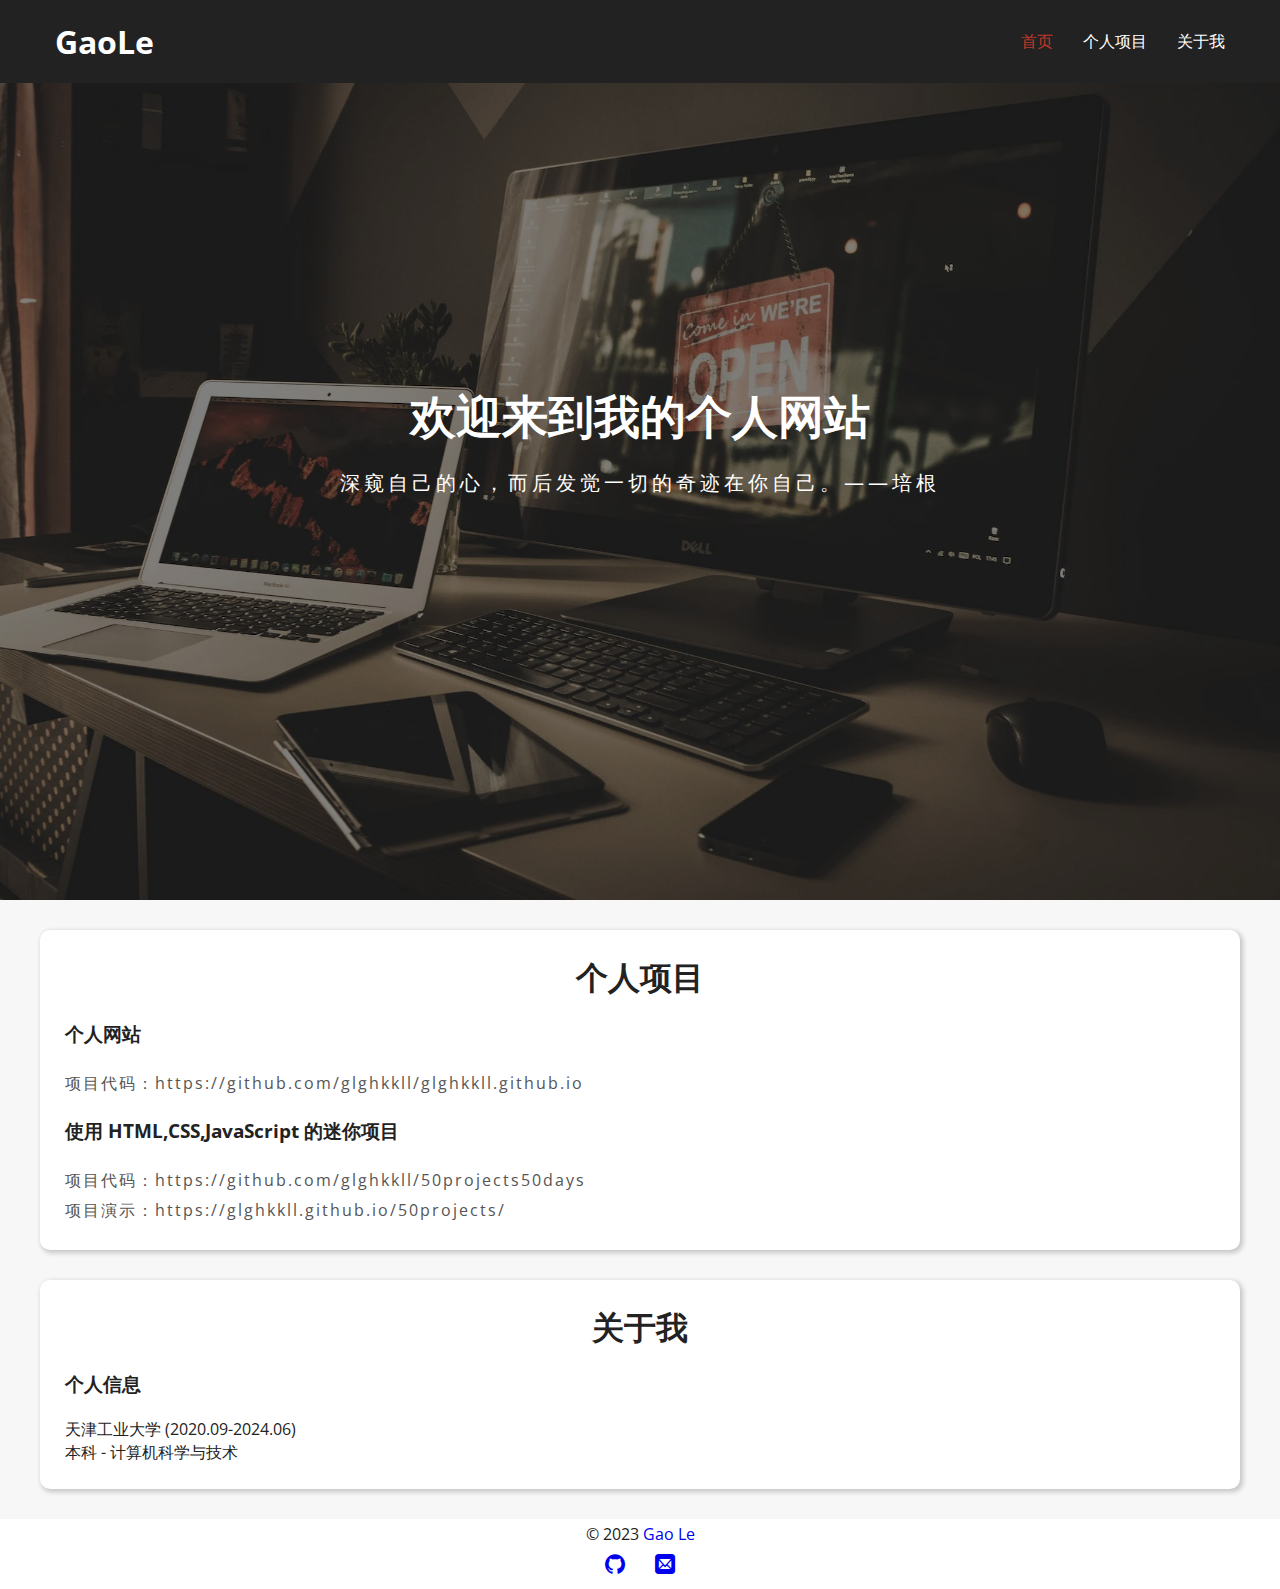
==== index.html @ 64b53c77 "add footer" ====
<!DOCTYPE html>
<html lang="en">

<head>
    <meta charset="UTF-8">
    <meta name="viewport" content="width=device-width, initial-scale=1.0" />
    <link rel="shortcut icon" href="favicon.ico" type="image/x-icon">
    <link rel="stylesheet" href="style.css" />
    <title>高乐的个人主页</title>
</head>

<body>
    <nav class="nav">
        <div class="container">
            <h1 class="logo"><a href="#">GaoLe</a></h1>
            <ul>
                <li><a href="#" class="current">首页</a></li>
                <li><a href="#project">个人项目</a></li>
                <li><a href="#about">关于我</a></li>
                <!-- <li><a href="https://github.com/glghkkll"></a></li> -->
            </ul>
        </div>
    </nav>

    <div class="autotext">
        <div class="container">
            <h1>欢迎来到我的个人网站</h1>
            <p>深窥自己的心，而后发觉一切的奇迹在你自己。——培根</p>
        </div>
    </div>

    <section id="project" class="container content">
        <h2>个人项目</h2>
        <h3>个人网站</h3>
        <p>项目代码：<a
                href="https://github.com/glghkkll/glghkkll.github.io">https://github.com/glghkkll/glghkkll.github.io</a>
        </p>

        <h3>使用 HTML,CSS,JavaScript 的迷你项目</h3>
        <p>项目代码：<a href="https://github.com/glghkkll/50projects50days">https://github.com/glghkkll/50projects50days</a>
        </p>
        <p>项目演示：<a href="https://glghkkll.github.io/50projects/">https://glghkkll.github.io/50projects/</a></p>
    </section>

    <section id="about" class="container about">
        <h2>关于我</h2>
        <h3>个人信息</h3>
        <ul>
            <li>天津工业大学 (2020.09-2024.06)</li>
            <li>本科 - 计算机科学与技术</li>
        </ul>
    </section>

    <footer class="footer">
        <div class="container">
            <p>&copy 2023 <a href="https://github.com/glghkkll">Gao Le</a></p>
            <div class="contact">
                <ul>
                    <li><a href="https://github.com/glghkkll"></a></li>
                    <li><a href="mailto:glghkkll@163.com"></a></li>
                </ul>
            </div>
        </div>
    </footer>

    <script src="script.js"></script>
</body>

</html>
---- style.css ----
@import url('https://fonts.googleapis.com/css?family=Open+Sans');
@font-face {
    font-family: 'icomoon';
    src:  url('fonts/icomoon.eot?cz5r5k');
    src:  url('fonts/icomoon.eot?cz5r5k#iefix') format('embedded-opentype'),
      url('fonts/icomoon.ttf?cz5r5k') format('truetype'),
      url('fonts/icomoon.woff?cz5r5k') format('woff'),
      url('fonts/icomoon.svg?cz5r5k#icomoon') format('svg');
    font-weight: normal;
    font-style: normal;
    font-display: block;
}

* {
    box-sizing: border-box;
    margin: 0;
    padding: 0;
}

body {
    font-family: 'Open Sans','icomoon', sans-serif;
    color: #222;
    scroll-behavior: smooth;
    background-color: #f7f7f7;
}

.container {
    max-width: 1200px;
    margin: 0 auto;
}

.nav {
    position: fixed;
    top: 0;
    right: 0;
    left: 0;
    background-color: #222;
    transition: all 0.4s ease-in-out;
}
.nav .container {
    display: flex;
    justify-content: space-between;
    align-items: center;
    padding: 20px 0;
    transition: all 0.4s ease-in-out;
}

.nav ul {
    display: flex;
    list-style-type: none;
    justify-content: center;
    align-items: center;
}

.nav a {
    text-decoration: none;
    color: #fff;
    padding: 7px 15px;
    transition: all 0.4s ease-in-out;
}

.nav.active {
    background-color: #fff;
    box-shadow: 0 2px 10px rgba(0, 0, 0, 0.3);
}

.nav.active a {
    color: #000;
}

.nav.active .container {
    padding: 10px 0;
}

.nav a.current,
.nav a:hover {
    color: #c0392b;
}

.autotext {
    /* 图片源地址 https://images.pexels.com/photos/450035/pexels-photo-450035.jpeg?auto=compress&cs=tinysrgb&dpr=2&h=750&w=1260 */
    background-image: url('./images/backgroundimg.webp');
    background-repeat: no-repeat;
    background-position: center bottom;
    background-size: cover;
    height: 100vh;
    color: #fff;
    display: flex;
    justify-content: center;
    align-items: center;
    text-align: center;
    position: relative;
    z-index: -2;
}

.autotext::before {
    content: '';
    position: absolute;
    top: 0;
    left: 0;
    height: 100%;
    width: 100%;
    background-color: rgba(0, 0, 0, 0.5);
    z-index: -1;
}

.autotext h1 {
    font-size: 46px;
    margin: -20px 0 20px;
}

.autotext p {
    font-size: 20px;
    letter-spacing: 4px;
}
.content,
.about {
    margin-top: 30px;
    padding: 25px;
    background-color: #fff;
    border-radius: 10px;
    box-shadow: 2px 2px 5px 1px rgba(0, 0, 0, 0.2)
}

.content h2,
.about h2 {
    text-align: center;
    font-size: 200%;
    margin-bottom: 20px;
}
.content h3,
.about h3 {
  margin: 20px 0;
}

.content p {
  color: #555;
  line-height: 30px;
  letter-spacing: 2px;
}

.content a {
    text-decoration: none;
    color: #555;
}

.content a:hover {
    text-decoration: underline;
    color: #409eff;
}

.about li {
    list-style: none;
}

.footer {
    margin-top: 30px;
    background-color: #fff;
    height: 70px;
    display: flex;
    justify-content: center;
    align-items: center;
    text-align: center;
}
.footer .container p a{
    text-decoration: none;
}
.contact {
    display: flex;
    justify-content: center;
    align-items: center;
}
.contact span {
    padding: 7px 15px;
    font-size: 20px;
}
.contact ul{
    list-style: none;
    display: flex;
    justify-content: center;
    align-items: center;
}
.contact ul li {
    padding: 7px 15px;
    font-size: 20px;
}
.contact ul li a{
    text-decoration: none;
}
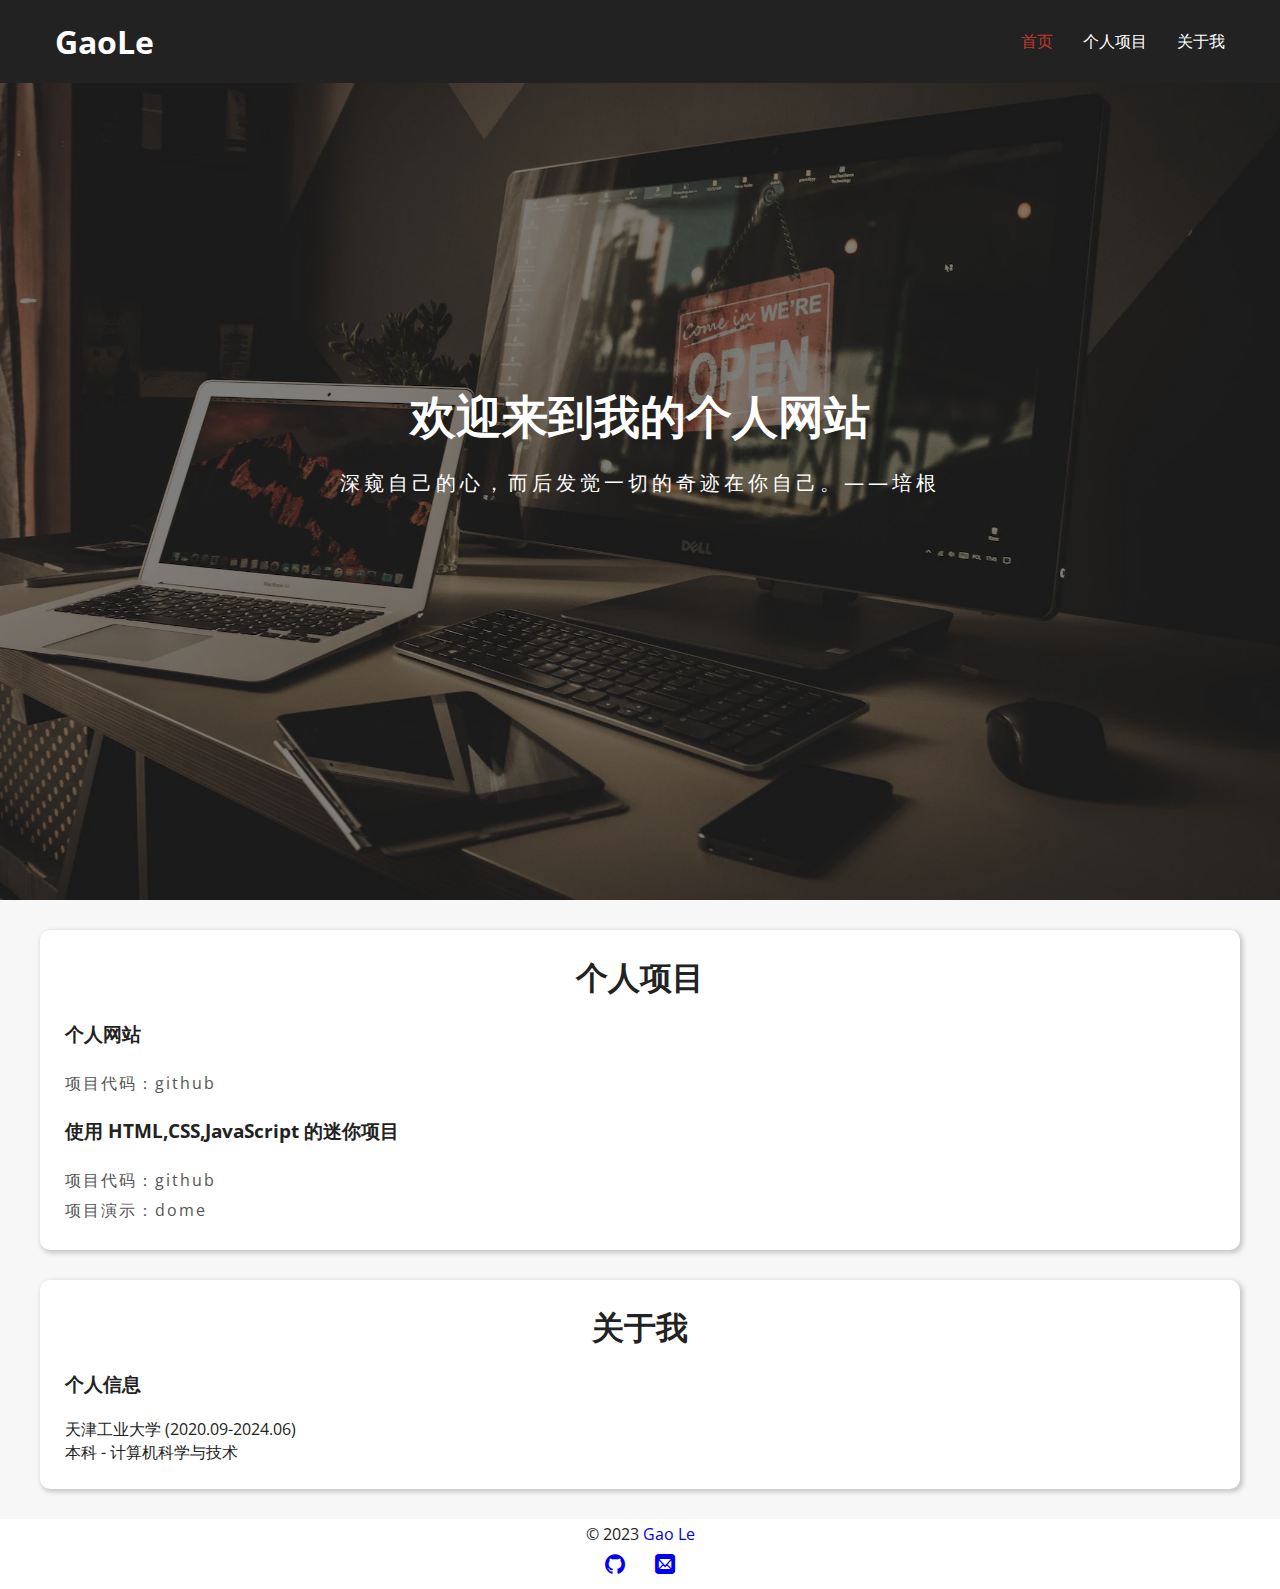
==== commit aad550f9: "修复移动设备显示问题" ====
--- a/index.html
+++ b/index.html
@@ -33,13 +33,13 @@
         <h2>个人项目</h2>
         <h3>个人网站</h3>
         <p>项目代码：<a
-                href="https://github.com/glghkkll/glghkkll.github.io">https://github.com/glghkkll/glghkkll.github.io</a>
+                href="https://github.com/glghkkll/glghkkll.github.io">github</a>
         </p>
 
         <h3>使用 HTML,CSS,JavaScript 的迷你项目</h3>
-        <p>项目代码：<a href="https://github.com/glghkkll/50projects50days">https://github.com/glghkkll/50projects50days</a>
+        <p>项目代码：<a href="https://github.com/glghkkll/50projects50days">github</a>
         </p>
-        <p>项目演示：<a href="https://glghkkll.github.io/50projects/">https://glghkkll.github.io/50projects/</a></p>
+        <p>项目演示：<a href="https://glghkkll.github.io/50projects/">dome</a></p>
     </section>
 
     <section id="about" class="container about">
--- a/style.css
+++ b/style.css
@@ -44,7 +44,9 @@
     padding: 20px 0;
     transition: all 0.4s ease-in-out;
 }
-
+.nav .container h1 {
+    flex: 1;
+}
 .nav ul {
     display: flex;
     list-style-type: none;
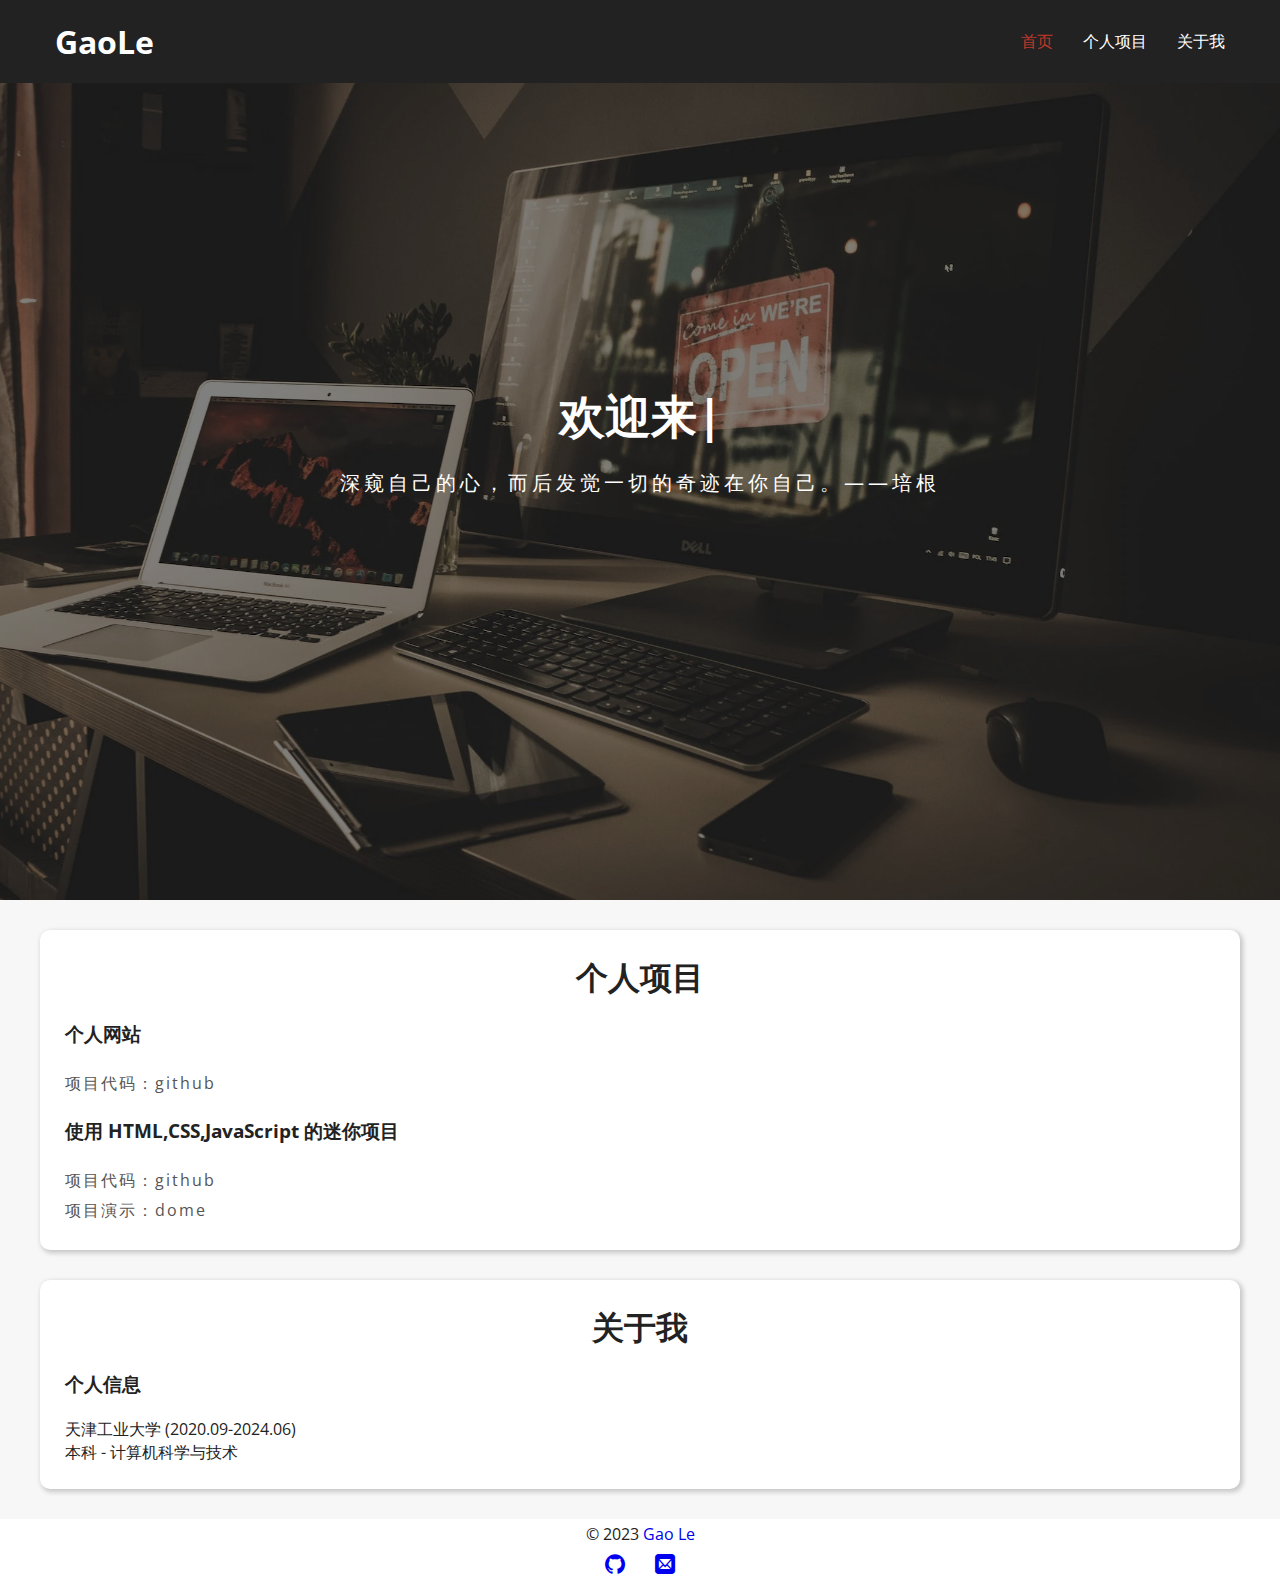
==== commit ab27ab57: "添加文字逐行打印效果" ====
--- a/index.html
+++ b/index.html
@@ -17,14 +17,13 @@
                 <li><a href="#" class="current">首页</a></li>
                 <li><a href="#project">个人项目</a></li>
                 <li><a href="#about">关于我</a></li>
-                <!-- <li><a href="https://github.com/glghkkll"></a></li> -->
             </ul>
         </div>
     </nav>
 
     <div class="autotext">
         <div class="container">
-            <h1>欢迎来到我的个人网站</h1>
+            <h1 id="autotext">欢迎来到我的个人网站</h1>
             <p>深窥自己的心，而后发觉一切的奇迹在你自己。——培根</p>
         </div>
     </div>
--- a/style.css
+++ b/style.css
@@ -110,7 +110,18 @@
     font-size: 46px;
     margin: -20px 0 20px;
 }
-
+.autotext h1::after {
+    content: '|';
+    animation: blink 1s infinite;
+}
+@keyframes blink{
+    from{
+        opacity: 0;
+    }
+    to{
+        opacity: 1;
+    }
+}
 .autotext p {
     font-size: 20px;
     letter-spacing: 4px;
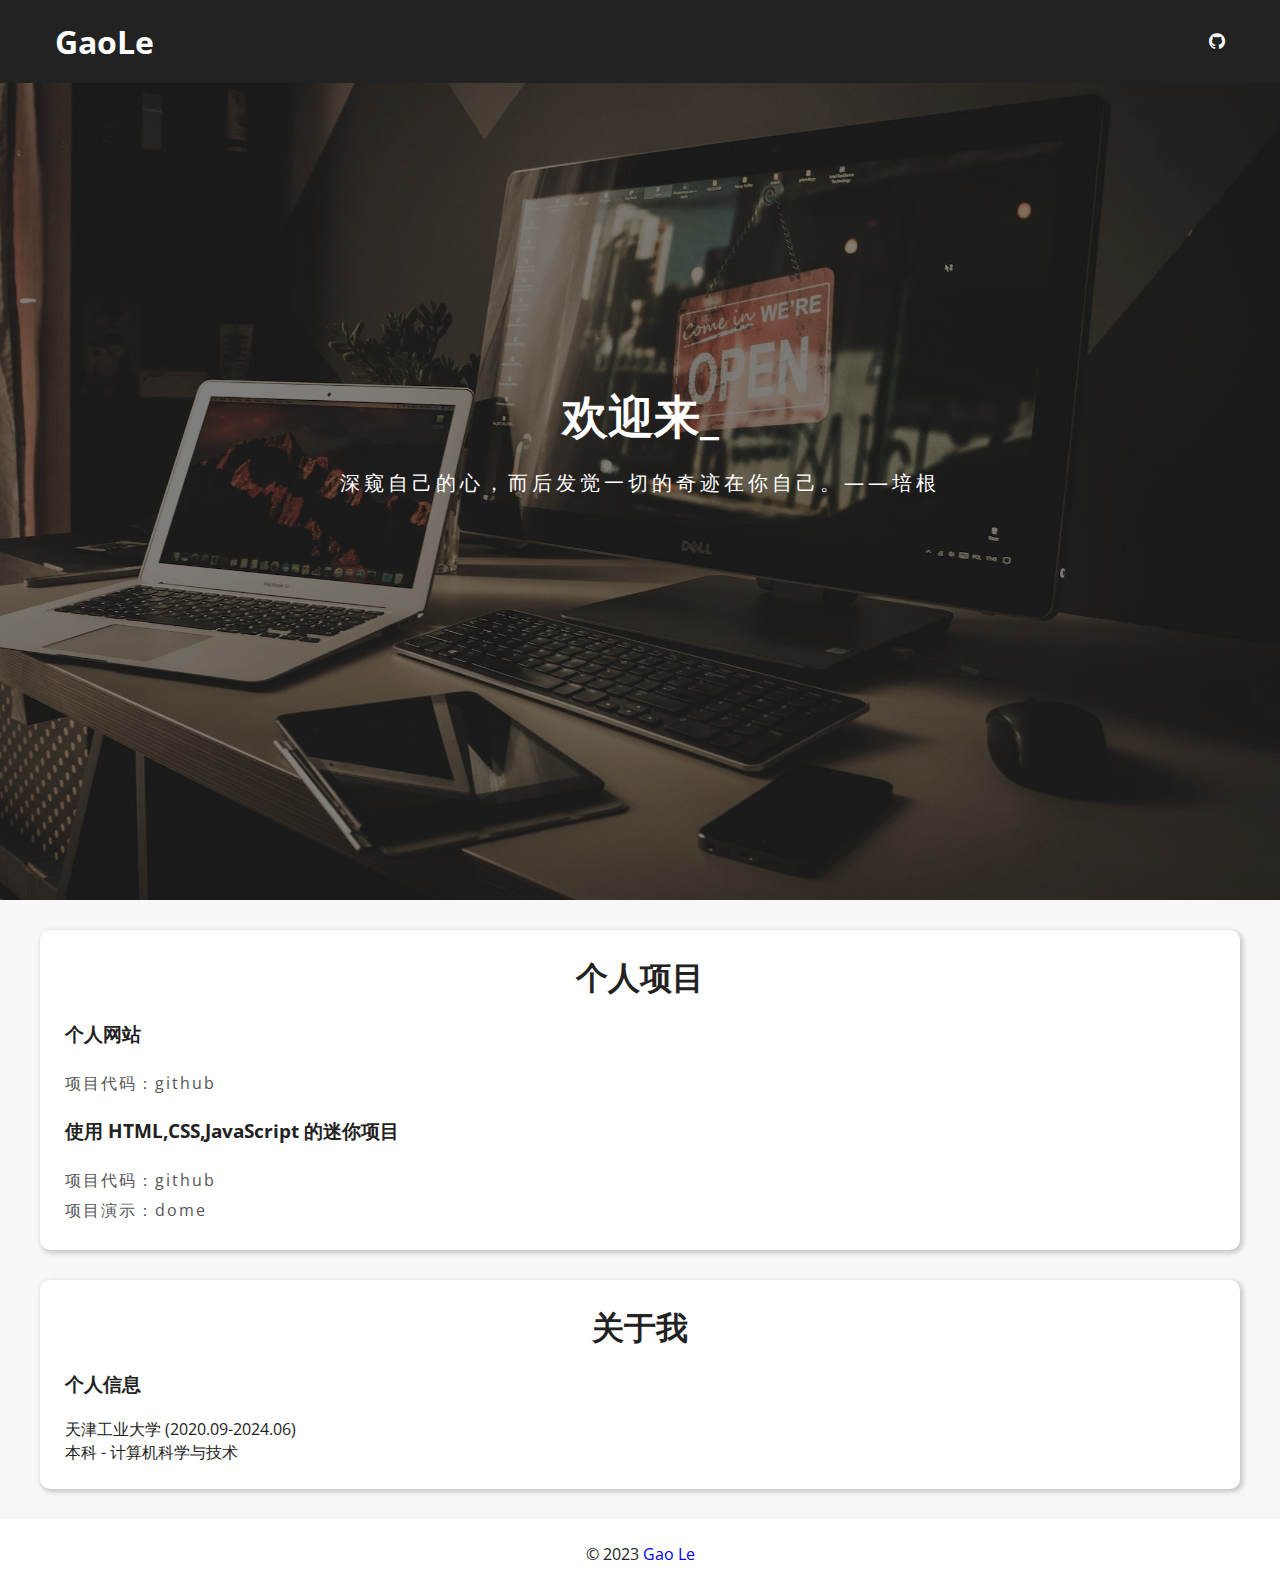
==== commit 07f891fc: "删除无用功能" ====
--- a/index.html
+++ b/index.html
@@ -14,9 +14,7 @@
         <div class="container">
             <h1 class="logo"><a href="#">GaoLe</a></h1>
             <ul>
-                <li><a href="#" class="current">首页</a></li>
-                <li><a href="#project">个人项目</a></li>
-                <li><a href="#about">关于我</a></li>
+                <li><a href="https://github.com/glghkkll"></a></li>
             </ul>
         </div>
     </nav>
@@ -31,8 +29,7 @@
     <section id="project" class="container content">
         <h2>个人项目</h2>
         <h3>个人网站</h3>
-        <p>项目代码：<a
-                href="https://github.com/glghkkll/glghkkll.github.io">github</a>
+        <p>项目代码：<a href="https://github.com/glghkkll/glghkkll.github.io">github</a>
         </p>
 
         <h3>使用 HTML,CSS,JavaScript 的迷你项目</h3>
@@ -53,12 +50,6 @@
     <footer class="footer">
         <div class="container">
             <p>&copy 2023 <a href="https://github.com/glghkkll">Gao Le</a></p>
-            <div class="contact">
-                <ul>
-                    <li><a href="https://github.com/glghkkll"></a></li>
-                    <li><a href="mailto:glghkkll@163.com"></a></li>
-                </ul>
-            </div>
         </div>
     </footer>
 
--- a/style.css
+++ b/style.css
@@ -74,7 +74,6 @@
     padding: 10px 0;
 }
 
-.nav a.current,
 .nav a:hover {
     color: #c0392b;
 }
@@ -111,7 +110,7 @@
     margin: -20px 0 20px;
 }
 .autotext h1::after {
-    content: '|';
+    content: '_';
     animation: blink 1s infinite;
 }
 @keyframes blink{
@@ -178,26 +177,4 @@
 .footer .container p a{
     text-decoration: none;
 }
-.contact {
-    display: flex;
-    justify-content: center;
-    align-items: center;
-}
-.contact span {
-    padding: 7px 15px;
-    font-size: 20px;
-}
-.contact ul{
-    list-style: none;
-    display: flex;
-    justify-content: center;
-    align-items: center;
-}
-.contact ul li {
-    padding: 7px 15px;
-    font-size: 20px;
-}
-.contact ul li a{
-    text-decoration: none;
-}
 
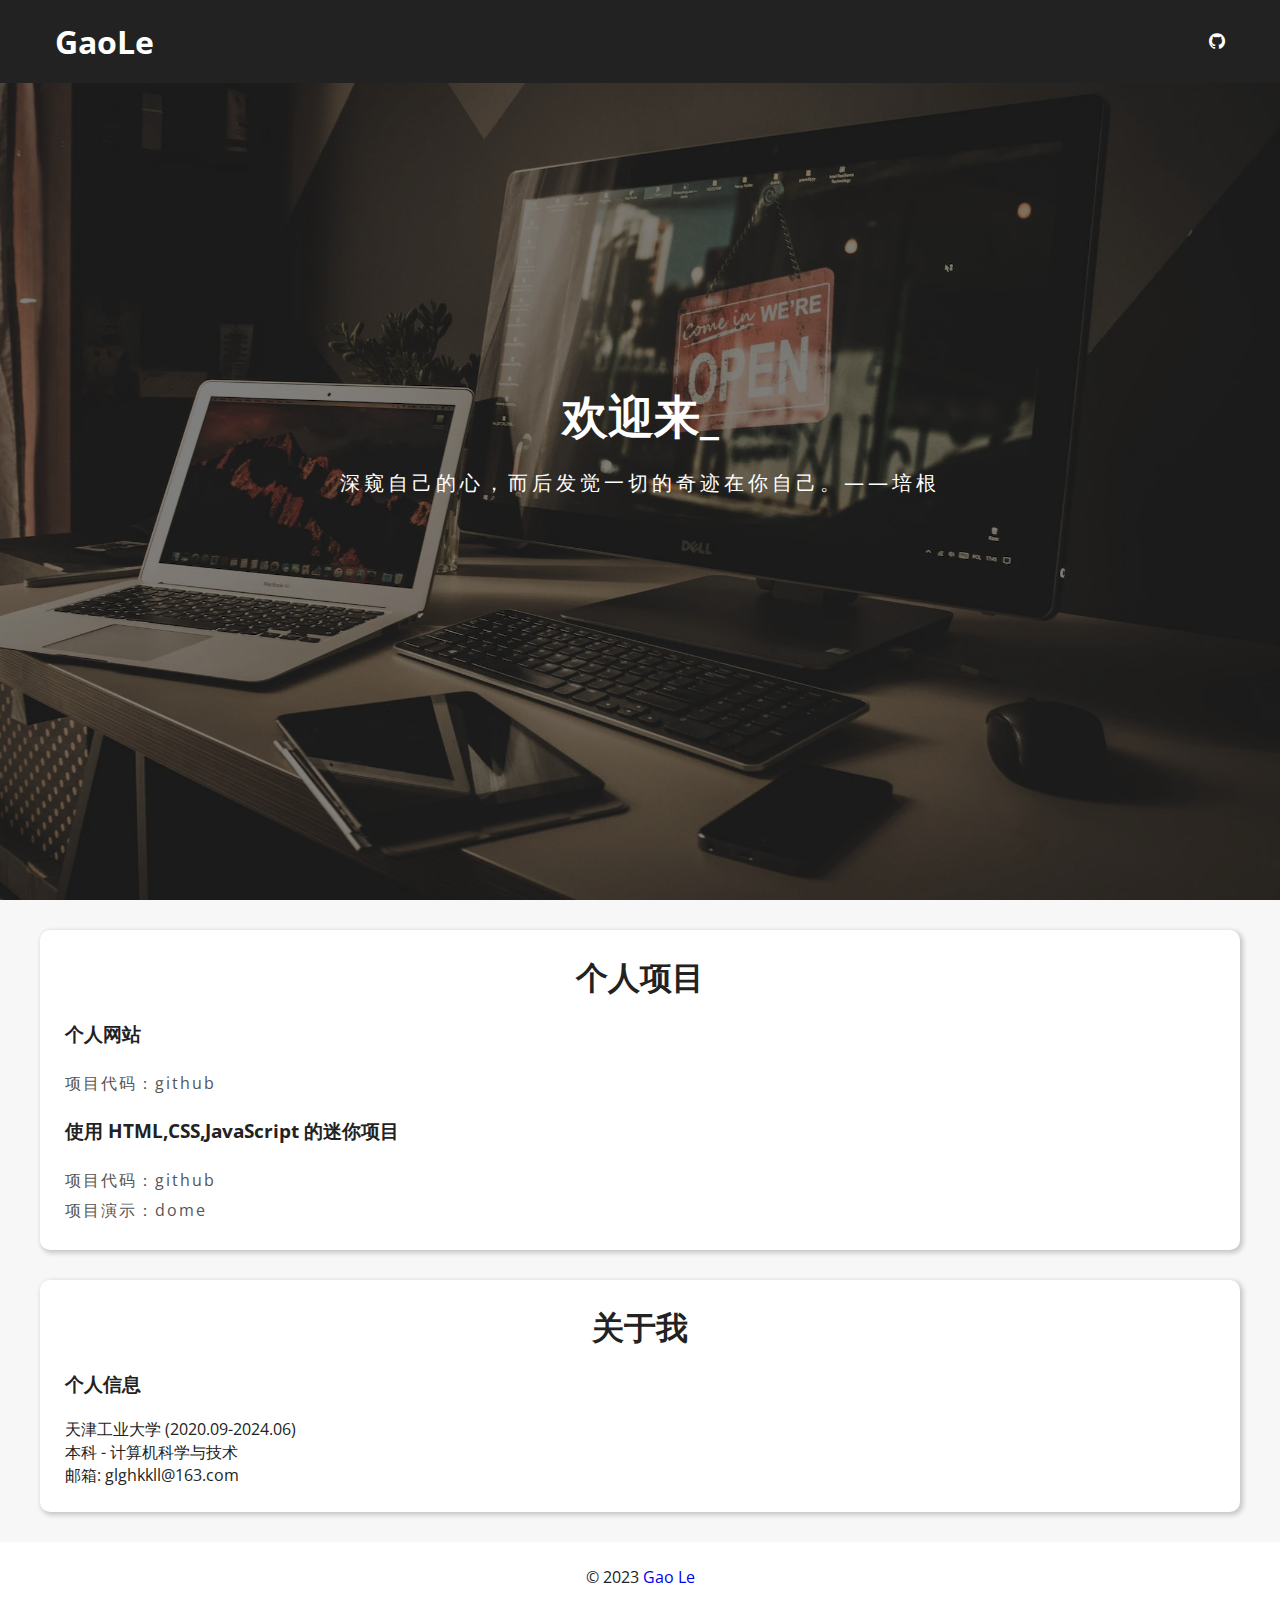
==== commit 6ab8014d: "change index" ====
--- a/index.html
+++ b/index.html
@@ -44,6 +44,7 @@
         <ul>
             <li>天津工业大学 (2020.09-2024.06)</li>
             <li>本科 - 计算机科学与技术</li>
+            <li>邮箱: glghkkll@163.com</li>
         </ul>
     </section>
 
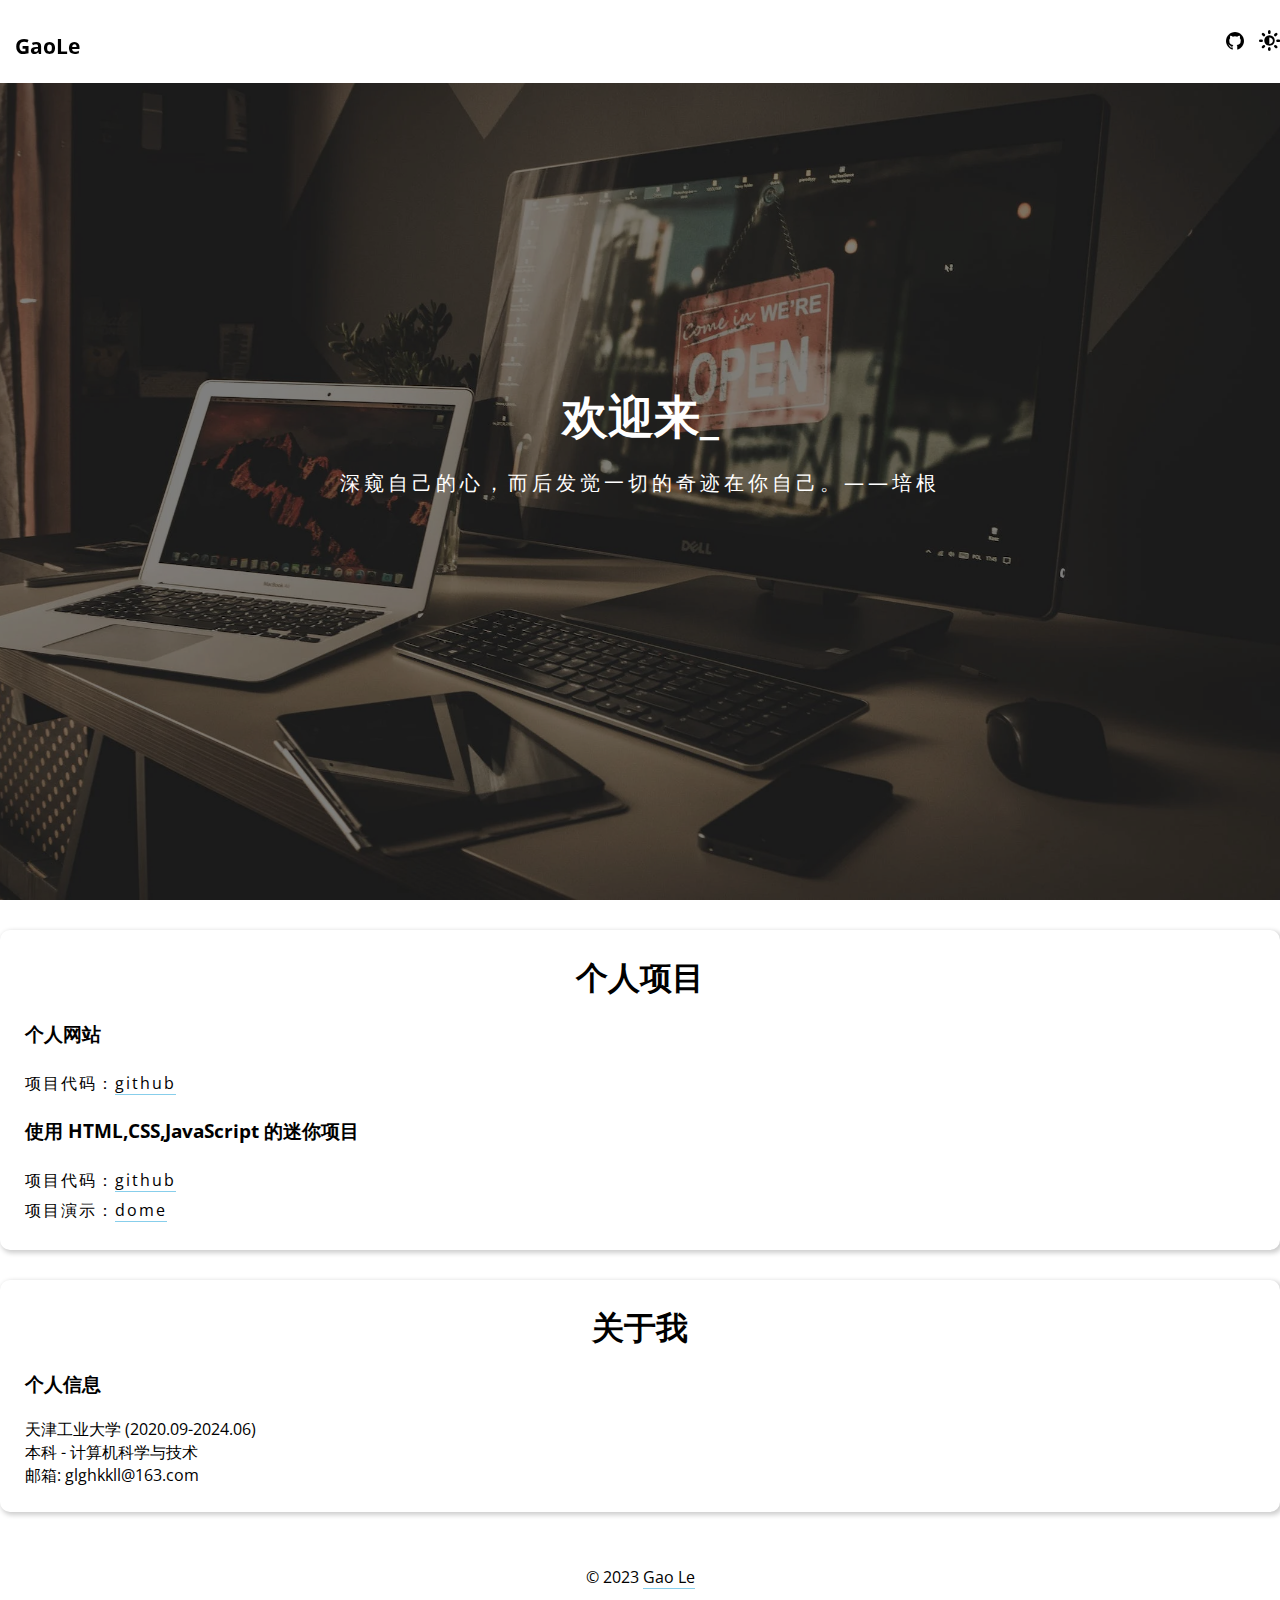
==== commit 45dd6ea1: "初步实现敏感主题切换" ====
--- a/index.html
+++ b/index.html
@@ -14,7 +14,8 @@
         <div class="container">
             <h1 class="logo"><a href="#">GaoLe</a></h1>
             <ul>
-                <li><a href="https://github.com/glghkkll"></a></li>
+                <li><a href="https://github.com/glghkkll"></a></li>
+                <li><span class="mode"></span></li>
             </ul>
         </div>
     </nav>
@@ -35,7 +36,7 @@
         <h3>使用 HTML,CSS,JavaScript 的迷你项目</h3>
         <p>项目代码：<a href="https://github.com/glghkkll/50projects50days">github</a>
         </p>
-        <p>项目演示：<a href="https://glghkkll.github.io/50projects/">dome</a></p>
+        <p>项目演示：<a href="https://glghkkll.github.io/50projects50days/">dome</a></p>
     </section>
 
     <section id="about" class="container about">
--- a/style.css
+++ b/style.css
@@ -1,11 +1,12 @@
 @import url('https://fonts.googleapis.com/css?family=Open+Sans');
+
 @font-face {
     font-family: 'icomoon';
-    src:  url('fonts/icomoon.eot?cz5r5k');
-    src:  url('fonts/icomoon.eot?cz5r5k#iefix') format('embedded-opentype'),
-      url('fonts/icomoon.ttf?cz5r5k') format('truetype'),
-      url('fonts/icomoon.woff?cz5r5k') format('woff'),
-      url('fonts/icomoon.svg?cz5r5k#icomoon') format('svg');
+    src: url('fonts/icomoon.eot?cz5r5k');
+    src: url('fonts/icomoon.eot?cz5r5k#iefix') format('embedded-opentype'),
+        url('fonts/icomoon.ttf?cz5r5k') format('truetype'),
+        url('fonts/icomoon.woff?cz5r5k') format('woff'),
+        url('fonts/icomoon.svg?cz5r5k#icomoon') format('svg');
     font-weight: normal;
     font-style: normal;
     font-display: block;
@@ -17,15 +18,39 @@
     padding: 0;
 }
 
+:root {
+    --primary-color: #fff;
+    --secondary-color: #000;
+}
+
+html {
+    transition: all 0.6s ease-in;
+}
+
+html.dark {
+    --primary-color: #1a1a1a;
+    --secondary-color: #e3e3e3;
+}
+html.dark {
+    /* background-color: var(--primary-color); */
+    background-color: #242424;
+    color: var(--secondary-color);
+}
+
+a {
+    text-decoration: underline;
+    border-bottom: 1px solid skyblue;
+}
+
 body {
-    font-family: 'Open Sans','icomoon', sans-serif;
-    color: #222;
+    font-family: 'Open Sans', 'icomoon', sans-serif;
+    /* color: #222; */
     scroll-behavior: smooth;
-    background-color: #f7f7f7;
+    /* background-color: #f7f7f7; */
 }
 
 .container {
-    max-width: 1200px;
+    max-width: 1350px;
     margin: 0 auto;
 }
 
@@ -34,9 +59,11 @@
     top: 0;
     right: 0;
     left: 0;
-    background-color: #222;
+    /* background-color: #222; */
+    background-color: var(--primary-color);
     transition: all 0.4s ease-in-out;
 }
+
 .nav .container {
     display: flex;
     justify-content: space-between;
@@ -44,9 +71,11 @@
     padding: 20px 0;
     transition: all 0.4s ease-in-out;
 }
+
 .nav .container h1 {
     flex: 1;
 }
+
 .nav ul {
     display: flex;
     list-style-type: none;
@@ -55,27 +84,40 @@
 }
 
 .nav a {
+    font-size: 21px;
+    border: 0;
     text-decoration: none;
-    color: #fff;
+    /* color: #fff; */
+    color: var(--secondary-color);
     padding: 7px 15px;
     transition: all 0.4s ease-in-out;
 }
 
+.mode {
+    font-size: 21px;
+    cursor: pointer;
+    color: var(--secondary-color);
+}
+
+/* .mode.dark {
+    color: #fff;
+} */
+
 .nav.active {
-    background-color: #fff;
+    /* background-color: #fff; */
     box-shadow: 0 2px 10px rgba(0, 0, 0, 0.3);
 }
 
-.nav.active a {
+/* .nav.active a {
     color: #000;
-}
+} */
 
 .nav.active .container {
     padding: 10px 0;
 }
 
 .nav a:hover {
-    color: #c0392b;
+    color: skyblue;
 }
 
 .autotext {
@@ -85,7 +127,8 @@
     background-position: center bottom;
     background-size: cover;
     height: 100vh;
-    color: #fff;
+    /* color: #fff; */
+    color: var(--primary-color);
     display: flex;
     justify-content: center;
     align-items: center;
@@ -109,27 +152,33 @@
     font-size: 46px;
     margin: -20px 0 20px;
 }
+
 .autotext h1::after {
     content: '_';
     animation: blink 1s infinite;
 }
-@keyframes blink{
-    from{
+
+@keyframes blink {
+    from {
         opacity: 0;
     }
-    to{
+
+    to {
         opacity: 1;
     }
 }
+
 .autotext p {
     font-size: 20px;
     letter-spacing: 4px;
 }
+
 .content,
 .about {
     margin-top: 30px;
     padding: 25px;
-    background-color: #fff;
+    /* background-color: #fff; */
+    background-color: var(--primary-color);
     border-radius: 10px;
     box-shadow: 2px 2px 5px 1px rgba(0, 0, 0, 0.2)
 }
@@ -140,24 +189,27 @@
     font-size: 200%;
     margin-bottom: 20px;
 }
+
 .content h3,
 .about h3 {
-  margin: 20px 0;
+    margin: 20px 0;
 }
 
 .content p {
-  color: #555;
-  line-height: 30px;
-  letter-spacing: 2px;
+    /* color: #555; */
+    color: var(--secondary-color);
+    line-height: 30px;
+    letter-spacing: 2px;
 }
 
 .content a {
     text-decoration: none;
-    color: #555;
+    /* color: #555; */
+    color: var(--secondary-color);
 }
 
 .content a:hover {
-    text-decoration: underline;
+    /* text-decoration: underline; */
     color: #409eff;
 }
 
@@ -167,14 +219,16 @@
 
 .footer {
     margin-top: 30px;
-    background-color: #fff;
+    /* background-color: #fff; */
+    background-color: var(--primary-color);
     height: 70px;
     display: flex;
     justify-content: center;
     align-items: center;
     text-align: center;
 }
-.footer .container p a{
+
+.footer .container p a {
     text-decoration: none;
-}
-
+    color: var(--secondary-color);
+}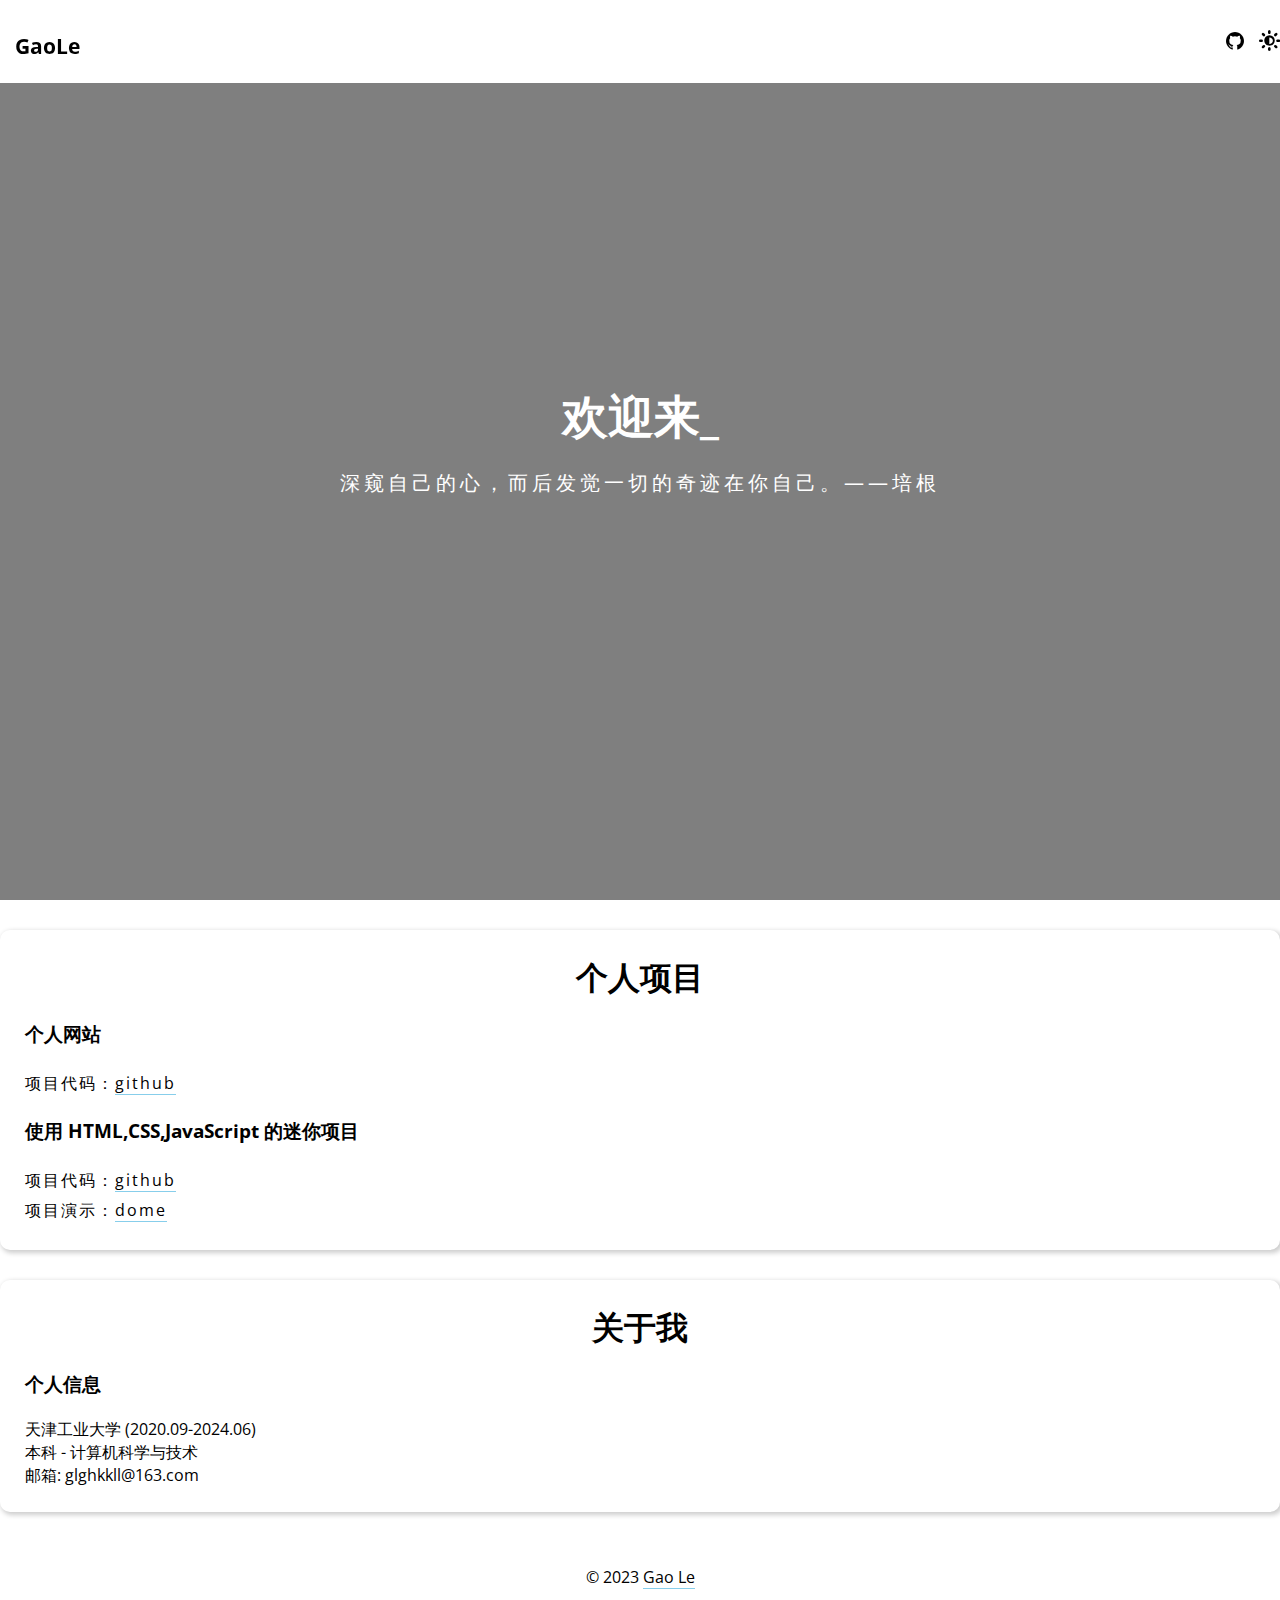
==== commit 73da7490: "加入必应壁纸，添加名言警句切换" ====
--- a/index.html
+++ b/index.html
@@ -23,7 +23,7 @@
     <div class="autotext">
         <div class="container">
             <h1 id="autotext">欢迎来到我的个人网站</h1>
-            <p>深窥自己的心，而后发觉一切的奇迹在你自己。——培根</p>
+            <p id="quote">深窥自己的心，而后发觉一切的奇迹在你自己。——培根</p>
         </div>
     </div>
 
--- a/style.css
+++ b/style.css
@@ -24,7 +24,7 @@
 }
 
 html {
-    transition: all 0.6s ease-in;
+    transition: all 0.4s ease-in;
 }
 
 html.dark {
@@ -32,7 +32,6 @@
     --secondary-color: #e3e3e3;
 }
 html.dark {
-    /* background-color: var(--primary-color); */
     background-color: #242424;
     color: var(--secondary-color);
 }
@@ -44,9 +43,7 @@
 
 body {
     font-family: 'Open Sans', 'icomoon', sans-serif;
-    /* color: #222; */
     scroll-behavior: smooth;
-    /* background-color: #f7f7f7; */
 }
 
 .container {
@@ -59,9 +56,9 @@
     top: 0;
     right: 0;
     left: 0;
-    /* background-color: #222; */
     background-color: var(--primary-color);
-    transition: all 0.4s ease-in-out;
+    transition: all 0.5s ease-in-out;
+    z-index: 99;
 }
 
 .nav .container {
@@ -69,7 +66,7 @@
     justify-content: space-between;
     align-items: center;
     padding: 20px 0;
-    transition: all 0.4s ease-in-out;
+    transition: all 0.5s ease-in-out;
 }
 
 .nav .container h1 {
@@ -87,10 +84,9 @@
     font-size: 21px;
     border: 0;
     text-decoration: none;
-    /* color: #fff; */
     color: var(--secondary-color);
     padding: 7px 15px;
-    transition: all 0.4s ease-in-out;
+    transition: all 0.5s ease-in-out;
 }
 
 .mode {
@@ -99,18 +95,9 @@
     color: var(--secondary-color);
 }
 
-/* .mode.dark {
-    color: #fff;
-} */
-
 .nav.active {
-    /* background-color: #fff; */
     box-shadow: 0 2px 10px rgba(0, 0, 0, 0.3);
 }
-
-/* .nav.active a {
-    color: #000;
-} */
 
 .nav.active .container {
     padding: 10px 0;
@@ -122,19 +109,21 @@
 
 .autotext {
     /* 图片源地址 https://images.pexels.com/photos/450035/pexels-photo-450035.jpeg?auto=compress&cs=tinysrgb&dpr=2&h=750&w=1260 */
-    background-image: url('./images/backgroundimg.webp');
+    /* background-image: url('./images/backgroundimg.webp'); */
+    background-image: url('https://www.todaybing.com/api/today/cn');
     background-repeat: no-repeat;
     background-position: center bottom;
     background-size: cover;
     height: 100vh;
-    /* color: #fff; */
-    color: var(--primary-color);
+    color: #fff;
     display: flex;
     justify-content: center;
     align-items: center;
     text-align: center;
     position: relative;
-    z-index: -2;
+}
+.autotext .container {
+    z-index: 1;
 }
 
 .autotext::before {
@@ -145,7 +134,6 @@
     height: 100%;
     width: 100%;
     background-color: rgba(0, 0, 0, 0.5);
-    z-index: -1;
 }
 
 .autotext h1 {
@@ -177,10 +165,10 @@
 .about {
     margin-top: 30px;
     padding: 25px;
-    /* background-color: #fff; */
     background-color: var(--primary-color);
     border-radius: 10px;
-    box-shadow: 2px 2px 5px 1px rgba(0, 0, 0, 0.2)
+    box-shadow: 2px 2px 5px 1px rgba(0, 0, 0, 0.2);
+    transition: all 0.5s ease-in;
 }
 
 .content h2,
@@ -196,20 +184,19 @@
 }
 
 .content p {
-    /* color: #555; */
     color: var(--secondary-color);
     line-height: 30px;
     letter-spacing: 2px;
+    transition: all 0.5s ease-in;
 }
 
 .content a {
     text-decoration: none;
-    /* color: #555; */
-    color: var(--secondary-color);
+    color: var(--secondary-color);
+    transition: all 0.5s ease-in;
 }
 
 .content a:hover {
-    /* text-decoration: underline; */
     color: #409eff;
 }
 
@@ -219,16 +206,17 @@
 
 .footer {
     margin-top: 30px;
-    /* background-color: #fff; */
     background-color: var(--primary-color);
     height: 70px;
     display: flex;
     justify-content: center;
     align-items: center;
     text-align: center;
+    transition: all 0.5s ease-in;
 }
 
 .footer .container p a {
     text-decoration: none;
     color: var(--secondary-color);
+    transition: all 0.5s ease-in;
 }